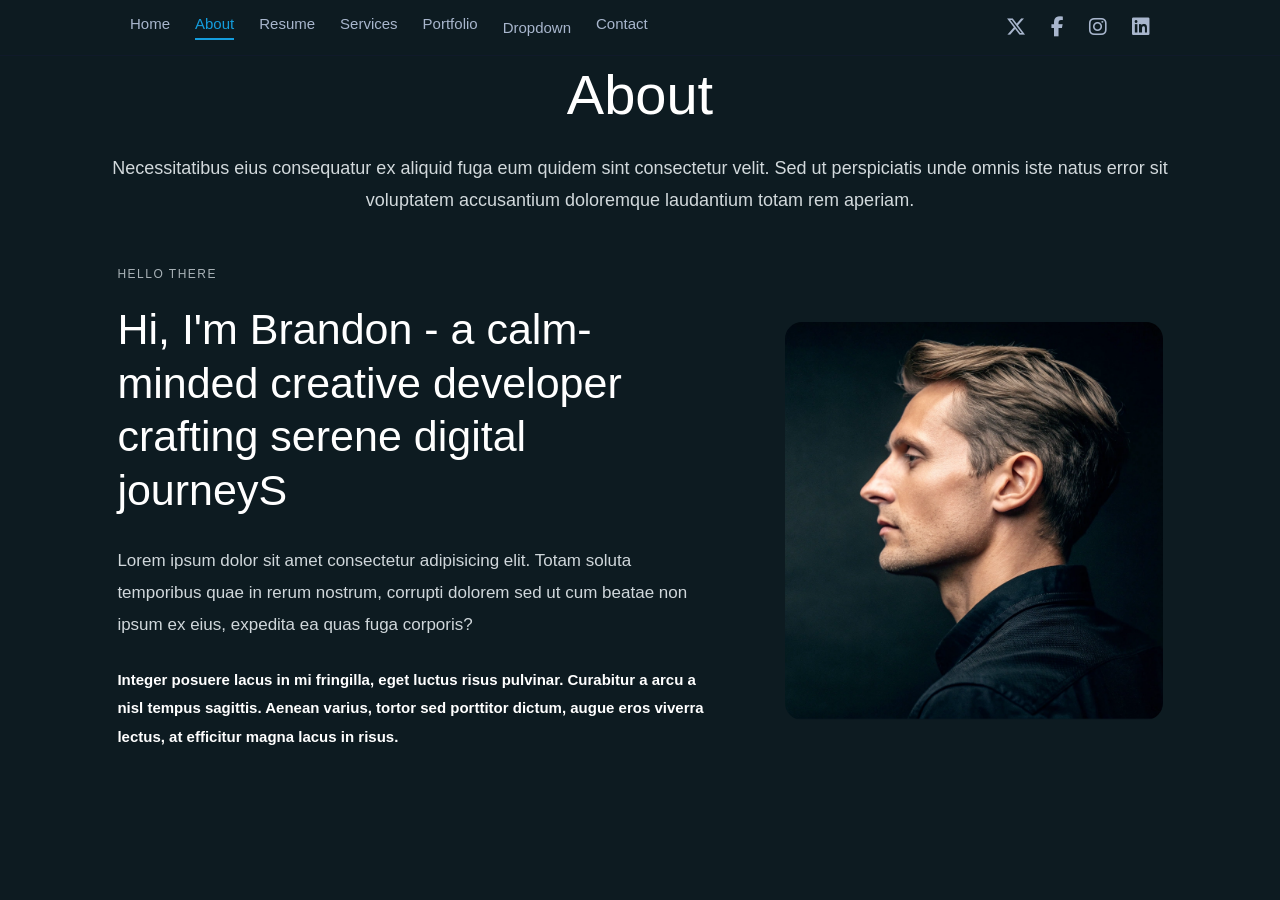
==== about.html @ d4425769 "la pages about" ====
<!doctype html>
<html lang="en">
  <head>
    <meta charset="UTF-8" />
    <meta name="viewport" content="width=device-width, initial-scale=1.0" />
    <title>Brandon Johnson</title>
    <link rel="stylesheet" href="asset/styles.css" />
    <link
      rel="stylesheet"
      href="https://cdnjs.cloudflare.com/ajax/libs/font-awesome/6.5.1/css/all.min.css"
    />
  </head>
  <body>
    <nav class="navbar">
      <div class="nav-links">
        <a href="index.html">Home</a>
        <a href="about.html" class="active">About</a>
        <a href="resume.html">Resume</a>
        <a href="services.html">Services</a>
        <a href="Portfolio.html">Portfolio</a>
        <div class="dropdown">
          <a href="">Dropdown</a>
        </div>
        <a href="">Contact</a>
      </div>
      <div class="nav-socials">
        <a href="#"><i class="fab fa-x-twitter"></i></a>
        <a href="#"><i class="fab fa-facebook-f"></i></a>
        <a href="#"><i class="fab fa-instagram"></i></a>
        <a href="#"><i class="fab fa-linkedin"></i></a>
      </div>
    </nav>
    <hr />
    <section class="about" id="about">
      <div class="about-heading">
        <h2>About</h2>
        <p>
          Necessitatibus eius consequatur ex aliquid fuga eum quidem sint
          consectetur velit. Sed ut perspiciatis unde omnis iste natus error sit
          voluptatem accusantium doloremque laudantium totam rem aperiam.
        </p>
      </div>
      <div class="about-content">
        <div class="about-text">
          <span class="about-label">HELLO THERE</span>
          <h3>
            Hi, I'm Brandon - a calm-minded creative developer crafting serene
            digital journeyS
          </h3>
          <p>
            Lorem ipsum dolor sit amet consectetur adipisicing elit. Totam
            soluta temporibus quae in rerum nostrum, corrupti dolorem sed ut cum
            beatae non ipsum ex eius, expedita ea quas fuga corporis?
          </p>
          <p class="about-important">
            Integer posuere lacus in mi fringilla, eget luctus risus pulvinar.
            Curabitur a arcu a nisl tempus sagittis. Aenean varius, tortor sed
            porttitor dictum, augue eros viverra lectus, at efficitur magna
            lacus in risus.
          </p>
        </div>
        <div class="about-image">
          <img src="asset/image/bradon.webp" alt="Photo de brad" />
        </div>
      </div>
    </section>
  </body>
</html>
---- asset/styles.css ----
* {
  margin: 0;
  padding: 0;
  box-sizing: border-box;
}
body {
  font-family: Arial, Helvetica, sans-serif;
  background-color: #0d1b21;
  color: #ffffff;
}
.navbar {
  position: fixed;
  top: 0;
  left: 0;
  width: 100%;
  z-index: 1000;
  display: flex;
  justify-content: space-between;
  align-items: center;
  background-color: #0d1b21;
  padding: 15px 30px;
  border-bottom: 1px solid #101a2a;
}
.nav-links {
  display: flex;
  align-items: center;
  gap: 25px;
  margin-left: 100px;
}
.nav-socials {
  display: flex;
  align-items: center;
  gap: 25px;
  margin-right: 100px;
}
.nav-socials a {
  color: #a8b6cd;
  font-size: 20px;
  text-decoration: none;
  transition: color 0.3s ease;
}
.nav-socials a:hover {
  color: #149ddd;
}
.nav-links a {
  color: #a8b6cd;
  text-decoration: none;

  font-size: 15px;
  font-weight: 500;
  transition: color 0.3s ease;
  position: relative;
  padding-bottom: 8px;
}
.nav-links a:hover {
  color: #ffffff;
}
.nav-links a.active {
  color: #149ddd;
}
.nav-links a.active::after {
  content: "";
  position: absolute;
  bottom: 0;
  left: 0;
  width: 100%;
  height: 2px;
  background-color: #149ddd;
}
.hero {
  width: 100%;
  min-height: calc(100vh - 80px);
  padding: 50px 8%;
  display: flex;
  align-items: center;
  justify-content: space-between;
  gap: 70px;
  overflow: hidden;
}
.hero-content {
  width: 52%;
  max-width: 620px;
}
.hero-content h1 {
  color: #ffffff;
  font-size: 56px;
  line-height: 1.2;
  margin-bottom: 16px;
}
.hero-content h2 {
  color: #e5e7eb;
  font-size: 25px;
  font-weight: 400;
  margin-bottom: 32px;
}
.hero-content p {
  color: #c3cbd0;
  max-width: 550px;
  font-size: 17px;
  line-height: 1.65;
  margin-bottom: 36px;
}
.hero-buttons {
  display: flex;
  align-items: center;
  gap: 16px;
  margin-bottom: 48px;
}
.btn {
  display: inline-flex;
  align-items: center;
  justify-content: center;
  min-width: 166px;
  padding: 15px 25px;
  border: 2px solid #079bd3;
  border-radius: 30px;
  color: #ffffff;
  text-decoration: none;
  transition: all 0.3s ease;
}
.btn-primary {
  background-color: #079bd3;
}
.btn-primary:hover {
  background-color: #047fab;
  border-color: #047fab;
  transform: translateY(-3px);
}
.btn-outline {
  color: #079bd3;
  background-color: transparent;
}
.btn-outline:hover {
  color: #ffffff;
  background-color: #079bd3;
  transform: translateY(-3px);
}
.social-links {
  display: flex;
  gap: 16px;
}
.social-links a {
  width: 46px;
  height: 46px;
  display: flex;
  align-items: center;
  justify-content: center;
  color: #ffffff;
  background-color: #12242c;
  border-radius: 50%;
  text-decoration: none;
  transition: all 0.3s ease;
  font-size: 20px;
  position: relative;
  top: 5px;
}

.social-links a:hover {
  color: #079bd3;
  background-color: #19313b;
  transform: translateY(-4px);
}
.hero-image {
  width: 450px;
  height: 415px;
  position: relative;
  flex-shrink: 0;
}
.hero-image > img {
  width: 100%;
  height: 415px;
  display: block;
  object-fit: cover;
  object-position: center;
  border-radius: 0 0 17px 17px;
}
.floating-card {
  position: absolute;
  min-width: 112px;
  padding: 20px 22px;
  display: flex;
  align-items: center;
  justify-content: center;
  gap: 13px;
  color: #e8edf0;
  background-color: #12242c;
  border-radius: 15px;
  font-size: 15px;
  font-weight: bold;
  box-shadow: 0 10px 20px rgba(0, 0, 0, 0.25);
}
.floating-card i {
  color: #079bd3;
  font-size: 23px;
}
.card-code {
  top: 50%;
  left: -68px;
}
.card-design {
  top: 0;
  right: -45px;
}
.card-ideas {
  top: 57%;
  right: -21px;
}

/*about*/
.about {
  width: 100%;
  min-height: 220px;
  padding: 60px 8% 40px;
  display: flex;
  flex-direction: column;
  justify-content: center;
  align-items: center;
  background-color: #0d1b21;
}
.about-heading {
  width: 100%;
  max-width: 1100px;
  text-align: center;
}
.about-heading h2 {
  color: #ffffff;
  font-size: 56px;
  font-weight: 400;
  margin-bottom: 25px;
}
.about-heading p {
  color: #d2d9dc;
  font-size: 18px;
  line-height: 1.8;
  margin: 0 auto;
}
.about-content {
  width: 100%;
  max-width: 1150px;
  margin: 50px auto 0;
  padding: 0 15px;
  display: flex;
  align-items: center;
  justify-content: space-between;
  gap: 80px;
}
.about-text {
  width: calc(60% - 40px);
}
.about-label {
  display: flex;
  color: #a8b2b7;
  font-size: 12px;
  font-weight: 500;
  letter-spacing: 1.5px;
  margin-bottom: 22px;
}
.about-text h3 {
  color: #ffffff;
  font-size: 43px;
  font-weight: 300;
  line-height: 1.25;
  margin-bottom: 27px;
}
.about-text p {
  color: #d0d7db;
  font-size: 17px;
  line-height: 1.9;
  margin-bottom: 24px;
}
.about-text .about-important {
  color: #ffffff;
  font-size: 15px;
  font-weight: 600;
  line-height: 1.9;
}
.about-image {
  width: calc(40% - 40px);
  max-width: 400px;
  height: 398px;
  flex-shrink: 0;
  overflow: hidden;
  border-radius: 17px;
}
.about-image img {
  width: 100%;
  height: 100%;
  display: block;
  object-fit: cover;
  object-position: center;
}
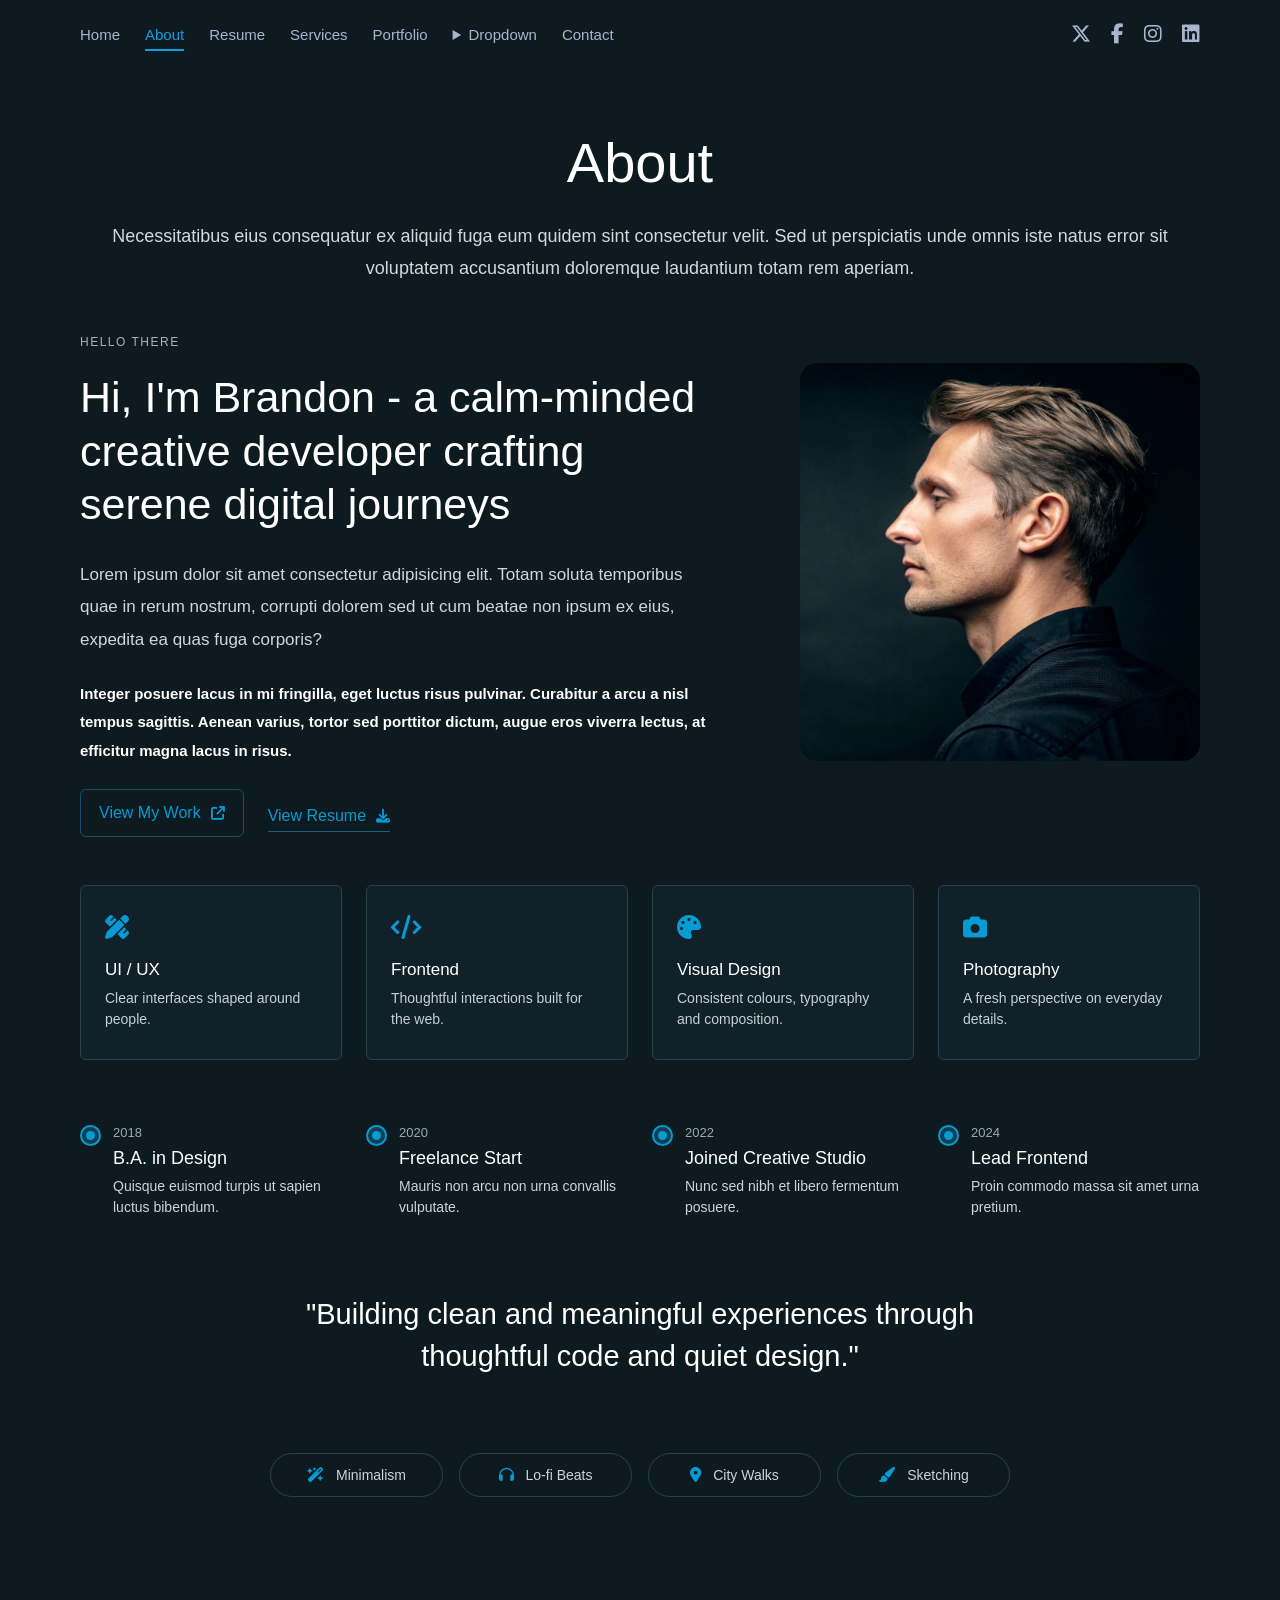
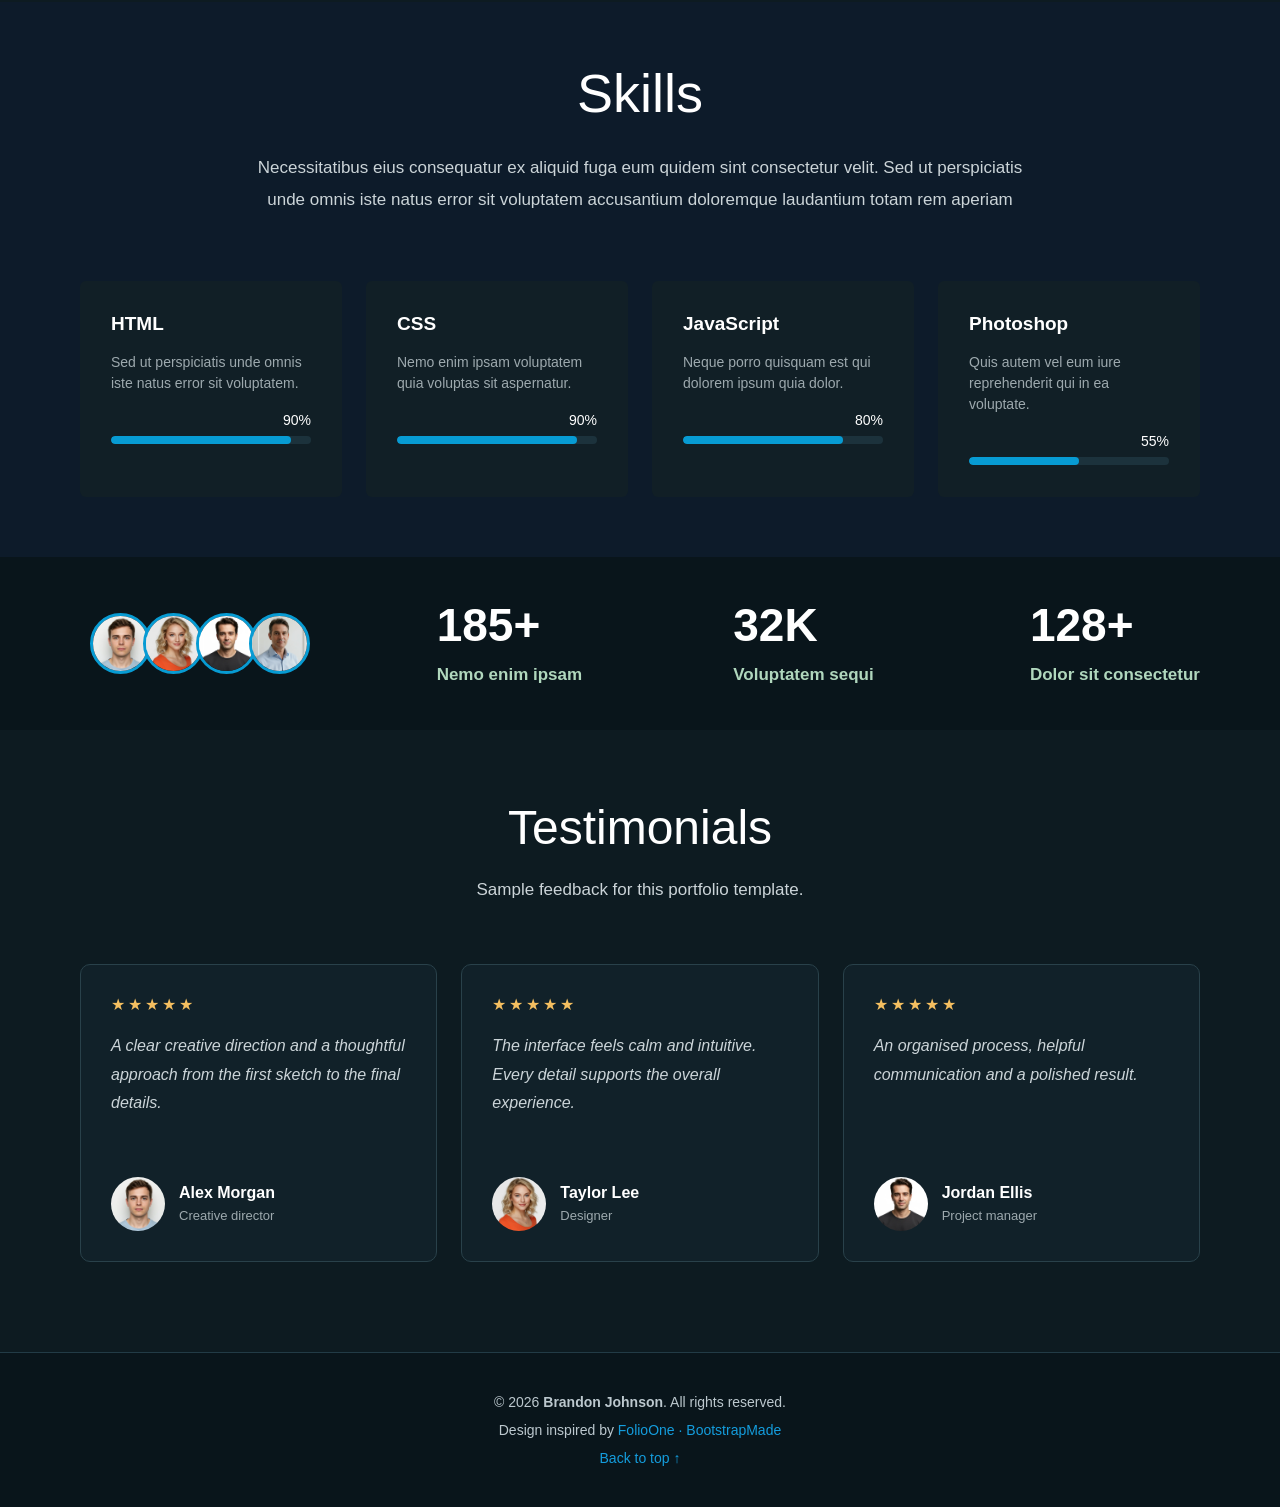
==== commit f997060c: "mes code final" ====
--- a/about.html
+++ b/about.html
@@ -9,28 +9,22 @@
       rel="stylesheet"
       href="https://cdnjs.cloudflare.com/ajax/libs/font-awesome/6.5.1/css/all.min.css"
     />
-  </head>
-  <body>
-    <nav class="navbar">
-      <div class="nav-links">
-        <a href="index.html">Home</a>
-        <a href="about.html" class="active">About</a>
-        <a href="resume.html">Resume</a>
-        <a href="services.html">Services</a>
-        <a href="Portfolio.html">Portfolio</a>
-        <div class="dropdown">
-          <a href="">Dropdown</a>
-        </div>
-        <a href="">Contact</a>
-      </div>
-      <div class="nav-socials">
-        <a href="#"><i class="fab fa-x-twitter"></i></a>
-        <a href="#"><i class="fab fa-facebook-f"></i></a>
-        <a href="#"><i class="fab fa-instagram"></i></a>
-        <a href="#"><i class="fab fa-linkedin"></i></a>
-      </div>
-    </nav>
-    <hr />
+  <script src="asset/site.js" defer></script></head>
+  <body id="top">
+<nav class="navbar" aria-label="Main navigation">
+  <div class="nav-links">
+    <a href="index.html">Home</a>
+    <a href="about.html" class="active" aria-current="page">About</a>
+    <a href="resume.html">Resume</a>
+    <a href="services.html">Services</a>
+    <a href="Portfolio.html">Portfolio</a>
+    <details class="dropdown"><summary>Dropdown</summary><div class="dropdown-menu"><a href="Dropdown.html">Explore</a><a href="about.html#skills">Skills</a><a href="about.html#testimonials">Testimonials</a><a href="resume.html">Resume</a></div></details>
+    <a href="Contact.html">Contact</a>
+  </div>
+  <div class="nav-socials" aria-label="Social platforms"><a href="https://x.com/" aria-label="X"><i class="fab fa-x-twitter"></i></a><a href="https://www.facebook.com/" aria-label="Facebook"><i class="fab fa-facebook-f"></i></a><a href="https://www.instagram.com/" aria-label="Instagram"><i class="fab fa-instagram"></i></a><a href="https://www.linkedin.com/" aria-label="LinkedIn"><i class="fab fa-linkedin"></i></a></div>
+</nav>
+    
+    
     <section class="about" id="about">
       <div class="about-heading">
         <h2>About</h2>
@@ -45,7 +39,7 @@
           <span class="about-label">HELLO THERE</span>
           <h3>
             Hi, I'm Brandon - a calm-minded creative developer crafting serene
-            digital journeyS
+            digital journeys
           </h3>
           <p>
             Lorem ipsum dolor sit amet consectetur adipisicing elit. Totam
@@ -63,6 +57,266 @@
           <img src="asset/image/bradon.webp" alt="Photo de brad" />
         </div>
       </div>
-    </section>
-  </body>
+      <div class="about-actions">
+        <a href="Portfolio.html" class="work-button">
+          View My Work
+          <i class="fa-solid fa-arrow-up-right-from-square"></i>
+        </a>
+        <a href="resume.html" class="resume-button">
+          View Resume
+          <i class="fa-solid fa-download"></i>
+        </a>
+      </div>
+<div class="about-skills"><article class="skill-card"><i class="fa-solid fa-pen-ruler skill-icon"></i><h4>UI / UX</h4><p>Clear interfaces shaped around people.</p></article><article class="skill-card"><i class="fa-solid fa-code skill-icon"></i><h4>Frontend</h4><p>Thoughtful interactions built for the web.</p></article><article class="skill-card"><i class="fa-solid fa-palette skill-icon"></i><h4>Visual Design</h4><p>Consistent colours, typography and composition.</p></article><article class="skill-card"><i class="fa-solid fa-camera skill-icon"></i><h4>Photography</h4><p>A fresh perspective on everyday details.</p></article></div>
+    <!-- PARCOURS -->
+<div class="about-timeline">
+
+    <div class="timeline-item">
+        <div class="timeline-dot"></div>
+
+        <div class="timeline-content">
+            <span>2018</span>
+            <h4>B.A. in Design</h4>
+            <p>
+                Quisque euismod turpis ut sapien luctus bibendum.
+            </p>
+        </div>
+    </div>
+    <div class="timeline-item">
+        <div class="timeline-dot"></div>
+
+        <div class="timeline-content">
+            <span>2020</span>
+            <h4>Freelance Start</h4>
+            <p>
+                Mauris non arcu non urna convallis vulputate.
+            </p>
+        </div>
+    </div>
+
+
+    <div class="timeline-item">
+        <div class="timeline-dot"></div>
+
+        <div class="timeline-content">
+            <span>2022</span>
+            <h4>Joined Creative Studio</h4>
+            <p>
+                Nunc sed nibh et libero fermentum posuere.
+            </p>
+        </div>
+    </div>
+
+
+    <div class="timeline-item">
+        <div class="timeline-dot"></div>
+
+        <div class="timeline-content">
+            <span>2024</span>
+            <h4>Lead Frontend</h4>
+            <p>
+                Proin commodo massa sit amet urna pretium.
+            </p>
+        </div>
+    </div>
+  </div>
+<div class="about-quote">
+
+    <p>
+        "Building clean and meaningful experiences through
+        <br>
+        thoughtful code and quiet design."
+    </p>
+
+</div>
+<div class="about-interests">
+
+    <div class="interest">
+        <i class="fa-solid fa-wand-magic-sparkles"></i>
+        <span>Minimalism</span>
+    </div>
+
+    <div class="interest">
+        <i class="fa-solid fa-headphones"></i>
+        <span>Lo-fi Beats</span>
+    </div>
+
+    <div class="interest">
+        <i class="fa-solid fa-location-dot"></i>
+        <span>City Walks</span>
+    </div>
+
+    <div class="interest">
+        <i class="fa-solid fa-paintbrush"></i>
+        <span>Sketching</span>
+    </div>
+
+</div>
+</section>
+<section class="skills" id="skills">
+
+    <!-- TITRE -->
+    <div class="skills-header">
+
+        <h2>Skills</h2>
+
+        <p>
+            Necessitatibus eius consequatur ex aliquid fuga eum quidem sint
+            consectetur velit. Sed ut perspiciatis
+            <br>
+            unde omnis iste natus error sit voluptatem accusantium doloremque
+            laudantium totam rem aperiam
+        </p>
+
+    </div>
+
+
+    <!-- CARTES -->
+    <div class="skills-container">
+
+        <!-- HTML -->
+        <div class="skill-box">
+
+            <h3>HTML</h3>
+
+            <p>
+                Sed ut perspiciatis unde omnis iste natus error sit voluptatem.
+            </p>
+
+            <div class="skill-progress">
+
+                <span>90%</span>
+
+                <div class="progress-bar">
+                    <div class="progress html-progress"></div>
+                </div>
+
+            </div>
+
+        </div>
+
+
+        <!-- CSS -->
+        <div class="skill-box">
+
+            <h3>CSS</h3>
+
+            <p>
+                Nemo enim ipsam voluptatem quia voluptas sit aspernatur.
+            </p>
+
+            <div class="skill-progress">
+
+                <span>90%</span>
+
+                <div class="progress-bar">
+                    <div class="progress css-progress"></div>
+                </div>
+
+            </div>
+
+        </div>
+
+
+        <!-- JAVASCRIPT -->
+        <div class="skill-box">
+
+            <h3>JavaScript</h3>
+
+            <p>
+                Neque porro quisquam est qui dolorem ipsum quia dolor.
+            </p>
+
+            <div class="skill-progress">
+
+                <span>80%</span>
+
+                <div class="progress-bar">
+                    <div class="progress javascript-progress"></div>
+                </div>
+
+            </div>
+
+        </div>
+
+
+        <!-- PHOTOSHOP -->
+        <div class="skill-box">
+
+            <h3>Photoshop</h3>
+
+            <p>
+                Quis autem vel eum iure reprehenderit qui in ea voluptate.
+            </p>
+
+            <div class="skill-progress">
+
+                <span>55%</span>
+
+                <div class="progress-bar">
+                    <div class="progress photoshop-progress"></div>
+                </div>
+
+            </div>
+
+        </div>
+
+    </div>
+</section>
+<section class="stats">
+
+    <div class="stats-container">
+
+        <!-- AVATARS -->
+        <div class="stats-avatars">
+
+            <img src="asset/image/imge1.webp" alt="Person 1">
+            <img src="asset/image/image2.webp" alt="Person 2">
+            <img src="asset/image/image3.webp" alt="Person 3">
+            <img src="asset/image/image4.webp" alt="Person 4">
+
+        </div>
+
+
+        <!-- STAT 1 -->
+        <div class="stat-box">
+
+            <h3>185<span>+</span></h3>
+
+            <p>
+                Nemo enim ipsam
+            </p>
+
+        </div>
+
+
+        <!-- STAT 2 -->
+        <div class="stat-box">
+
+            <h3>32K</h3>
+
+            <p>
+                Voluptatem sequi
+            </p>
+
+        </div>
+
+
+        <!-- STAT 3 -->
+        <div class="stat-box">
+
+            <h3>128<span>+</span></h3>
+
+            <p>
+                Dolor sit consectetur
+            </p>
+
+        </div>
+
+    </div>
+
+</section>
+  <section class="testimonials" id="testimonials"><div class="page-heading"><h2>Testimonials</h2><p>Sample feedback for this portfolio template.</p></div><div class="testimonial-grid"><article class="testimonial-card"><div class="stars" aria-label="5 out of 5 stars">★★★★★</div><blockquote>A clear creative direction and a thoughtful approach from the first sketch to the final details.</blockquote><div class="testimonial-person"><img src="asset/image/imge1.webp" alt=""><div><h3>Alex Morgan</h3><p>Creative director</p></div></div></article><article class="testimonial-card"><div class="stars" aria-label="5 out of 5 stars">★★★★★</div><blockquote>The interface feels calm and intuitive. Every detail supports the overall experience.</blockquote><div class="testimonial-person"><img src="asset/image/image2.webp" alt=""><div><h3>Taylor Lee</h3><p>Designer</p></div></div></article><article class="testimonial-card"><div class="stars" aria-label="5 out of 5 stars">★★★★★</div><blockquote>An organised process, helpful communication and a polished result.</blockquote><div class="testimonial-person"><img src="asset/image/image3.webp" alt=""><div><h3>Jordan Ellis</h3><p>Project manager</p></div></div></article></div></section>
+<footer class="site-footer"><p>© 2026 <strong>Brandon Johnson</strong>. All rights reserved.</p><p>Design inspired by <a href="https://bootstrapmade.com/demo/FolioOne/">FolioOne · BootstrapMade</a></p><a href="#top">Back to top ↑</a></footer>
+</body>
 </html>
--- a/asset/styles.css
+++ b/asset/styles.css
@@ -289,3 +289,502 @@
   object-fit: cover;
   object-position: center;
 }
+.about-actions {
+  width: 100%;
+  max-width: 1150px;
+  margin: 0 auto;
+  display: flex;
+  align-items: center;
+  gap: 24px;
+}
+.about-actions a {
+  color: #079bd3;
+  font-size: 16px;
+  text-decoration: none;
+}
+.work-button {
+  padding: 14px 18px;
+  display: flex;
+  align-items: center;
+  gap: 10px;
+  background-color: transparent;
+  border: 1px solid #14506a;
+  border-radius: 6px;
+  transition: 0.3s;
+}
+.work-button:hover {
+  color: #ffffff;
+  background-color: #079bd3;
+  border-color: #079bd3;
+}
+.resume-button {
+  padding: 12px 0 6px;
+  display: flex;
+  align-items: center;
+  gap: 10px;
+  border-bottom: 1px solid #17607e;
+}
+.resume-button:hover {
+  color: #ffffff;
+  border-bottom-color: #ffffff;
+}
+.about-actions a i {
+  font-size: 14px;
+}
+.about-skills {
+  width: 100%;
+  max-width: 1150px;
+  margin: 48px auto 0;
+  padding: 0 15px;
+  display: flex;
+  justify-content: space-between;
+  gap: 24px;
+}
+.skill-card {
+  width: 25%;
+  min-height: 170px;
+  padding: 29px 24px;
+  background-color: #112129;
+  border: 1px solid #2b414a;
+  border-radius: 6px;
+}
+.skill-card:hover {
+  border-color: #079bd3;
+  transition: translateY(-5px);
+}
+.skill-icon {
+  display: block;
+  font-size: 24px;
+  color: #079bd3;
+  margin-bottom: 21px;
+}
+.skill-card h4 {
+  color: #ffffff;
+  font-size: 17px;
+  font-weight: 500;
+  margin-bottom: 8px;
+}
+.skill-card p {
+  color: #c6d0d5;
+  font-size: 14px;
+  line-height: 1.5;
+  margin: 0;
+}
+.about-timeline {
+  width: 100%;
+  max-width: 1150px;
+  margin: 65px auto 0;
+  display: flex;
+  justify-content: space-between;
+  gap: 24px;
+}
+.timeline-item {
+  width: 50%;
+  display: flex;
+  align-items: flex-start;
+  gap: 12px;
+}
+.timeline-dot {
+  width: 21px;
+  height: 21px;
+  flex-shrink: 0;
+  background-color: #113e52;
+  border-radius: 50%;
+  border: 2px solid #079bd3;
+  position: relative;
+}
+.timeline-dot::after {
+  content: "";
+  width: 9px;
+  height: 9px;
+  position: absolute;
+  top: 6px;
+  left: 6px;
+  background-color: #079bd3;
+  border-radius: 50%;
+}
+.timeline-content span {
+  display: block;
+  color: #9baab1;
+  font-size: 13px;
+  margin-bottom: 8px;
+}
+.timeline-content h4 {
+  color: #ffffff;
+  font-size: 18px;
+  font-weight: 400;
+  margin: 0 0 7px;
+}
+.timeline-content p {
+  color: #cbd4d8;
+  font-size: 14px;
+  line-height: 1.5;
+  margin: 0;
+}
+.about-quote {
+  width: 100%;
+  max-width: 850px;
+  margin: 75px auto 0;
+  text-align: center;
+}
+.about-quote p {
+  color: #ffffff;
+  font-size: 29px;
+  font-weight: 300;
+  line-height: 1.45;
+  margin: 0;
+}
+.about-interests {
+  width: 100%;
+  max-width: 740px;
+  margin: 75px auto 45px;
+  display: flex;
+  justify-content: center;
+  gap: 16px;
+}
+.interest {
+  width: 175px;
+  padding: 13px 20px;
+  align-items: center;
+  justify-content: center;
+  gap: 12px;
+  color: #cbd4d8;
+  border: 1px solid #2b414a;
+  border-radius: 30px;
+  font-size: 14px;
+  transition: 0.3s;
+}
+.interest i {
+  color: #079bd3;
+  font-size: 15px;
+}
+.interest:hover {
+  color: #ffffff;
+  border-color: #079bd3;
+  transform: translateY(-4px);
+}
+.skills {
+  width: 100%;
+  padding: 70px 7% 60px;
+  background-color: #0d1b2a;
+}
+.skills-header {
+  text-align: center;
+  margin-bottom: 65px;
+}
+.skills-header h2 {
+  color: #ffffff;
+  font-size: 54px;
+  font-weight: 300;
+  margin: 0 0 28px;
+}
+.skills-header p {
+  color: #cbd4d8;
+  font-size: 17px;
+  line-height: 1.9;
+  margin: 0;
+}
+.skills-container {
+  width: 100%;
+  max-width: 1060px;
+  margin: 0;
+  display: flex;
+  justify-content: space-between;
+  gap: 24px;
+}
+.skill-box {
+  width: 25%;
+  min-height: 196px;
+  padding: 32px 31px;
+  background-color: #111f26;
+  border-radius: 6px;
+  transition: 0.3s;
+}
+.skill-box:hover {
+  transform: translateY(-5px);
+}
+.skill-box h3 {
+  color: #ffffff;
+  font-size: 19px;
+  font-weight: 600;
+  margin: 0 0 17px;
+}
+.skill-box p {
+  color: #9da9ae;
+  font-size: 14px;
+  font-weight: 500;
+    line-height: 1.5;
+  margin: 0 0 18px;
+}
+.skill-progress {
+  width: 100%;
+}
+.skill-progress > span {
+  display: block;
+  color: #ffffff;
+  font-size: 14px;
+  text-align: right;
+  margin-bottom: 8px;
+}
+.progress-bar {
+  width: 100%;
+  height: 8px;
+  background-color: #1c323c;
+  border-radius: 10px;
+  overflow: hidden;
+}
+.progress {
+  height: 100%;
+  background-color: #079bd3;
+  border-radius: 10px;
+}
+.html-progress {
+  width: 90%;
+}
+.css-progress {
+  width: 90%;
+}
+.photoshop-progress {
+  width: 55%;
+}
+.javascript-progress {
+  width: 80%;
+}
+.stats {
+  width: 100%;
+  padding: 65px 7px;
+  background-color: #09151b;
+}
+.stats-container {
+  width: 100%;
+  max-width: 11800px;
+  margin: 0 auto;
+  display: flex;
+  align-items: center;
+  justify-content: space-between;
+  gap: 80px;
+}
+.stats-avatars {
+  display: flex;
+  align-items: center;
+  padding-left: 10px;
+}
+.stats-avatars img {
+  width: 61px;
+  height: 61px;
+  object-fit: cover;
+  border-radius: 50%;
+  border: 3px solid #079bd3;
+  margin-left: -8px;
+  background-color: #12242c;
+}
+.stats-avatars img:first-child {
+  margin-left: 0;
+}
+.stat-box {
+  min-width: 170px;
+}
+.stat-box h3 {
+  color: #ffffff;
+  font-size: 46px;
+  font-weight: 700;
+  line-height: 1;
+  margin: 0 0 17px;
+}
+.stat-box h3 span {
+  color: #ffffff;
+}
+.stat-box p {
+  color: #b0d7bd;
+  font-size: 17;
+  font-weight: 600;
+  margin: 0;
+}
+
+/* Pages complémentaires — mise en page fixe volontairement non responsive */
+.page-shell {
+  width: 1120px;
+  margin: 0 auto;
+  padding: 130px 0 80px;
+}
+.page-heading {
+  text-align: center;
+  margin-bottom: 58px;
+}
+.page-heading h1 {
+  font-size: 56px;
+  font-weight: 300;
+  margin-bottom: 22px;
+}
+.page-heading p {
+  color: #cbd4d8;
+  font-size: 17px;
+  line-height: 1.8;
+}
+.service-grid,
+.portfolio-grid,
+.resume-grid,
+.contact-layout {
+  display: grid;
+  grid-template-columns: repeat(2, 1fr);
+  gap: 24px;
+}
+.content-card {
+  padding: 34px;
+  background: #111f26;
+  border: 1px solid #223b46;
+  border-radius: 8px;
+}
+.content-card h2 {
+  margin: 14px 0;
+  font-size: 25px;
+  font-weight: 400;
+}
+.content-card p {
+  color: #b9c5ca;
+  line-height: 1.7;
+}
+.service-icon {
+  color: #079bd3;
+  font-size: 32px;
+}
+.eyebrow,
+.project-card span,
+.resume-entry > span {
+  color: #079bd3;
+  font-size: 12px;
+  letter-spacing: 1.5px;
+}
+.resume-entry {
+  padding: 22px 0;
+  border-bottom: 1px solid #29414a;
+}
+.resume-entry h3 {
+  margin: 10px 0;
+  font-size: 20px;
+  font-weight: 400;
+}
+.resume-entry p {
+  margin-top: 8px;
+}
+.tag-list {
+  display: flex;
+  flex-wrap: wrap;
+  gap: 10px;
+  margin: 28px 0;
+}
+.tag-list span {
+  padding: 8px 13px;
+  border: 1px solid #2b596b;
+  border-radius: 20px;
+  color: #dce8eb;
+  font-size: 13px;
+}
+.portfolio-grid {
+  grid-template-columns: repeat(3, 1fr);
+}
+.project-card {
+  overflow: hidden;
+  background: #111f26;
+  border-radius: 8px;
+  border: 1px solid #223b46;
+}
+.project-card img {
+  width: 100%;
+  height: 210px;
+  object-fit: cover;
+}
+.project-card div {
+  padding: 24px;
+}
+.project-card h2 {
+  margin: 12px 0 8px;
+  font-size: 22px;
+  font-weight: 400;
+}
+.project-card p {
+  color: #b9c5ca;
+}
+.contact-layout {
+  grid-template-columns: 0.85fr 1.15fr;
+}
+.contact-info p {
+  margin: 22px 0;
+}
+.contact-form {
+  display: flex;
+  flex-direction: column;
+  gap: 16px;
+}
+.contact-form input,
+.contact-form textarea {
+  width: 100%;
+  padding: 15px;
+  color: white;
+  background: #0d1b21;
+  border: 1px solid #29414a;
+  border-radius: 5px;
+  font: inherit;
+}
+.contact-form textarea {
+  height: 145px;
+  resize: none;
+}
+.contact-form button {
+  width: 190px;
+  cursor: pointer;
+}
+.menu-card {
+  color: white;
+  text-decoration: none;
+  transition: 0.3s;
+}
+.menu-card:hover,
+.content-card:hover {
+  border-color: #079bd3;
+}
+
+/* Fixed desktop layout. No responsive breakpoints. */
+html { scroll-behavior: smooth; scroll-padding-top: 100px; }
+body { min-width: 1280px; padding-top: 70px; }
+.navbar { min-width: 1280px; height: 70px; padding: 0 calc((100% - 1120px) / 2); }
+.nav-links { margin-left: 0; gap: 25px; }
+.nav-socials { margin-right: 0; gap: 20px; }
+.nav-links > a { padding: 8px 0; }
+.dropdown { position: relative; color: #a8b6cd; font-size: 15px; }
+.dropdown summary { cursor: pointer; padding: 14px 0; }
+.dropdown-menu { position: absolute; top: 44px; left: -18px; width: 210px; padding: 12px; border: 1px solid #29414a; border-radius: 8px; background: #12242c; box-shadow: 0 12px 30px #0005; }
+.dropdown-menu a { display: block; padding: 12px; border-radius: 4px; }
+.dropdown-menu a:hover { background: #19313b; }
+.hero { width: 1120px; min-height: 690px; margin: auto; padding: 70px 0; gap: 60px; overflow: visible; }
+.hero-content { width: 580px; }
+.hero-image { width: 450px; }
+.about { width: 1120px; margin: auto; padding: 60px 0; }
+.about-content, .about-skills { padding: 0; }
+.skill-card { transition: transform .2s, border-color .2s; }
+.skill-card:hover { transform: translateY(-5px); }
+.interest { display: flex; }
+.timeline-item { width: 25%; }
+.timeline-dot::after { top: 4px; left: 4px; }
+.skills { padding: 60px 0; }
+.skills-header, .skills-container { width: 1120px; max-width: none; margin-left: auto; margin-right: auto; }
+.stats { padding: 45px 0; }
+.stats-container { width: 1120px; max-width: 1120px; gap: 50px; }
+.stat-box p { font-size: 17px; }
+.page-shell { min-height: 650px; padding-top: 60px; }
+.page-heading h2 { font-size: 48px; font-weight: 300; margin-bottom: 20px; }
+.testimonials { width: 1120px; margin: auto; padding: 70px 0 90px; }
+.testimonial-grid { display: grid; grid-template-columns: repeat(3, 1fr); gap: 24px; }
+.testimonial-card { background: #112129; border: 1px solid #29414a; border-radius: 10px; padding: 30px; }
+.stars { color: #f5bf60; letter-spacing: 3px; margin-bottom: 18px; }
+.testimonial-card blockquote { color: #cbd4d8; font-size: 16px; line-height: 1.8; min-height: 145px; font-style: italic; }
+.testimonial-person { display: flex; align-items: center; gap: 14px; }
+.testimonial-person img { width: 54px; height: 54px; object-fit: cover; border-radius: 50%; }
+.testimonial-person h3 { font-size: 16px; margin-bottom: 6px; }
+.testimonial-person p { font-size: 13px; color: #9da9ae; }
+.site-footer { padding: 35px 0; text-align: center; background: #09151b; border-top: 1px solid #223b46; color: #bcc8ce; font-size: 14px; line-height: 2; }
+.site-footer a { color: #149ddd; text-decoration: none; }
+.site-footer a:hover { text-decoration: underline; }
+.contact-form label { color: #dce8eb; font-size: 14px; margin-bottom: -8px; }
+.form-note, #form-status { font-size: 14px; color: #a8b6cd; line-height: 1.6; }
+:focus-visible { outline: 2px solid #149ddd; outline-offset: 5px; }
